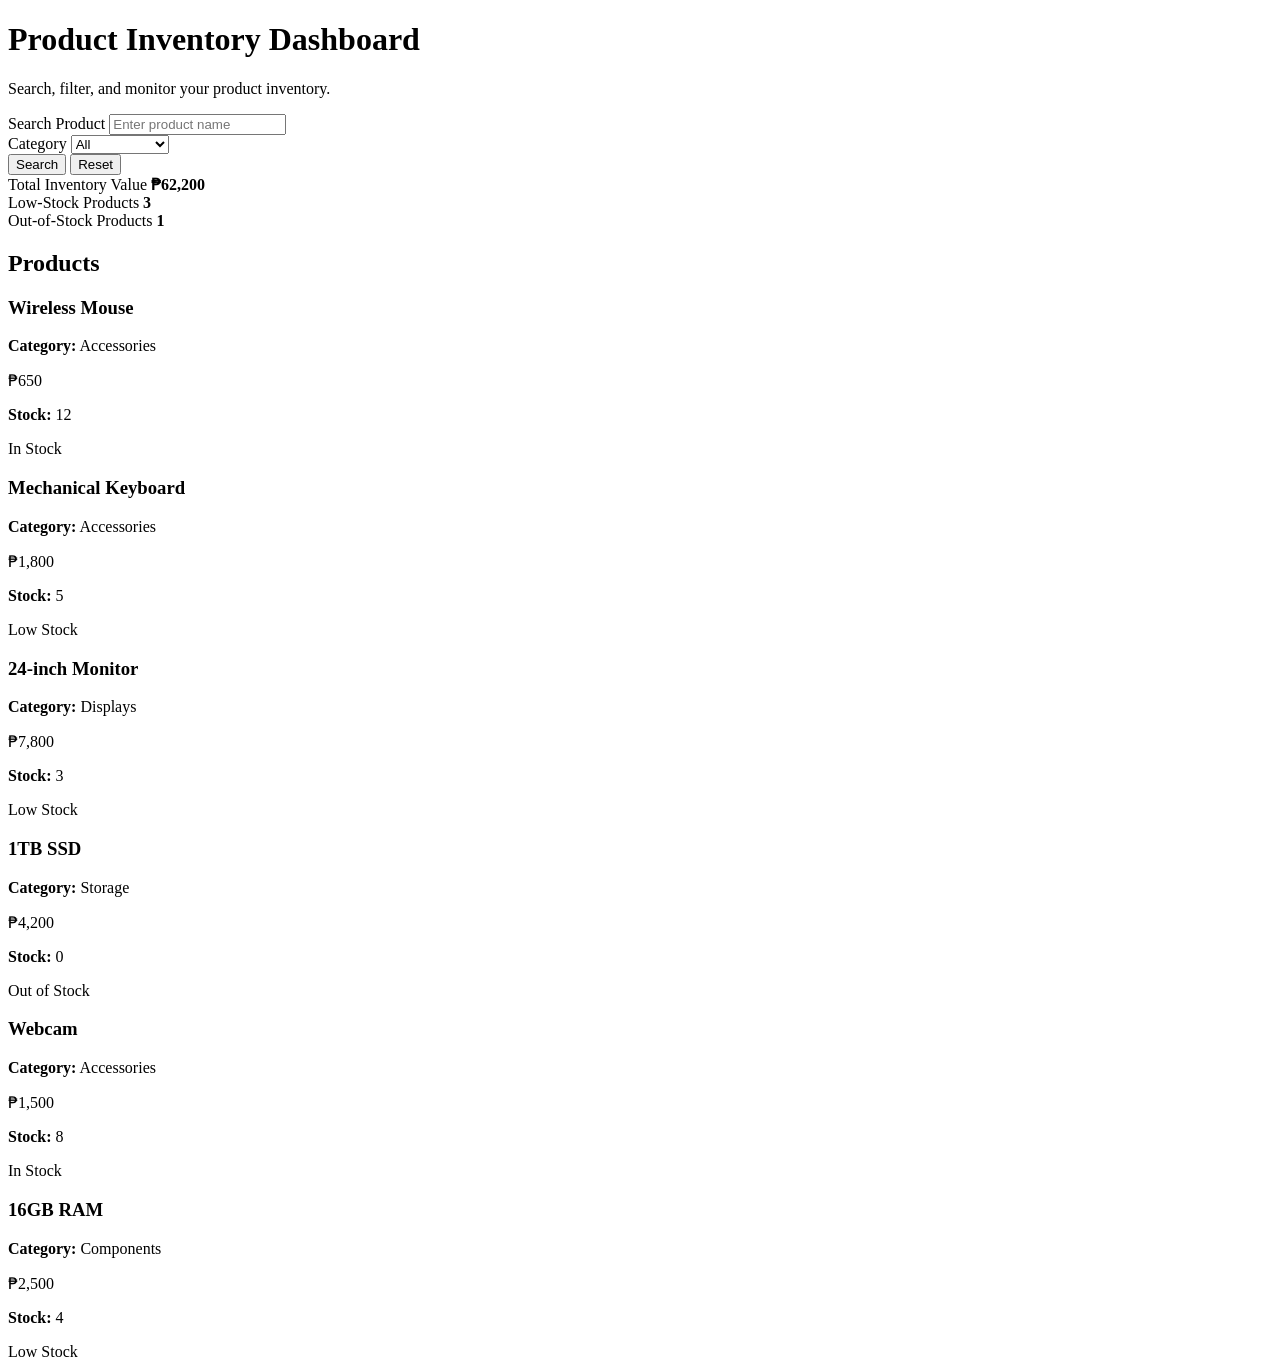
==== index.html @ ba9c4da3 "Rename inventory-dashboard/index.html to index.html" ====
<!DOCTYPE html>
<html lang="en">
<head>
    <meta charset="UTF-8">
    <meta name="viewport" content="width=device-width, initial-scale=1.0">
    <title>Product Inventory Dashboard</title>
    <link rel="stylesheet" href="css/style.css">
</head>
<body>
    <main class="container">
        <header class="header">
            <h1 id="applicationTitle">Product Inventory Dashboard</h1>
            <p>Search, filter, and monitor your product inventory.</p>
        </header>

        <section class="controls" aria-label="Inventory controls">
            <div class="control-group">
                <label for="searchInput">Search Product</label>
                <input type="text" id="searchInput" placeholder="Enter product name">
            </div>

            <div class="control-group">
                <label for="categoryFilter">Category</label>
                <select id="categoryFilter">
                    <option value="All">All</option>
                    <option value="Accessories">Accessories</option>
                    <option value="Displays">Displays</option>
                    <option value="Storage">Storage</option>
                    <option value="Components">Components</option>
                </select>
            </div>

            <div class="button-group">
                <button id="searchBtn" type="button">Search</button>
                <button id="resetBtn" type="button">Reset</button>
            </div>
        </section>

        <section class="summary" aria-label="Inventory summary">
            <div class="summary-card">
                <span class="summary-label">Total Inventory Value</span>
                <strong id="totalInventoryValue">₱0</strong>
            </div>
            <div class="summary-card">
                <span class="summary-label">Low-Stock Products</span>
                <strong id="lowStockCount">0</strong>
            </div>
            <div class="summary-card">
                <span class="summary-label">Out-of-Stock Products</span>
                <strong id="outOfStockCount">0</strong>
            </div>
        </section>

        <section>
            <h2>Products</h2>
            <div id="noResultsMessage">No products found</div>
            <div id="productList" class="product-list" aria-live="polite"></div>
        </section>
    </main>

    <script>
        
        const productData = [
            { id: 1, name: "Wireless Mouse", category: "Accessories", price: 650, stock: 12 },
            { id: 2, name: "Mechanical Keyboard", category: "Accessories", price: 1800, stock: 5 },
            { id: 3, name: "24-inch Monitor", category: "Displays", price: 7800, stock: 3 },
            { id: 4, name: "1TB SSD", category: "Storage", price: 4200, stock: 0 },
            { id: 5, name: "Webcam", category: "Accessories", price: 1500, stock: 8 },
            { id: 6, name: "16GB RAM", category: "Components", price: 2500, stock: 4 }
        ];

        function runStandaloneDashboard() {
            const searchInput = document.getElementById("searchInput");
            const categoryFilter = document.getElementById("categoryFilter");
            const searchBtn = document.getElementById("searchBtn");
            const resetBtn = document.getElementById("resetBtn");
            const productList = document.getElementById("productList");
            const noResultsMessage = document.getElementById("noResultsMessage");

            function stockStatus(stock) {
                if (stock === 0) return "Out of Stock";
                if (stock >= 1 && stock <= 5) return "Low Stock";
                return "In Stock";
            }

            function displayProducts(list) {
                productList.innerHTML = "";

                if (list.length === 0) {
                    noResultsMessage.style.display = "block";
                    return;
                }

                noResultsMessage.style.display = "none";

                list.forEach(function(product) {
                    const card = document.createElement("article");
                    card.className = "product-card";

                    card.innerHTML =
                        "<h3>" + product.name + "</h3>" +
                        "<p><strong>Category:</strong> " + product.category + "</p>" +
                        "<p class='price'>₱" + product.price.toLocaleString("en-PH") + "</p>" +
                        "<p><strong>Stock:</strong> " + product.stock + "</p>" +
                        "<span class='status'>" + stockStatus(product.stock) + "</span>";

                    productList.appendChild(card);
                });
            }

            function updateResults() {
                const query = searchInput.value.trim().toLowerCase();
                const category = categoryFilter.value;

                const results = productData.filter(function(product) {
                    const matchesSearch =
                        query === "" ||
                        product.name.toLowerCase().includes(query);

                    const matchesCategory =
                        category === "All" ||
                        product.category === category;

                    return matchesSearch && matchesCategory;
                });

                displayProducts(results);
            }

            function updateSummary() {
                const total = productData.reduce(function(sum, product) {
                    return sum + (product.price * product.stock);
                }, 0);

                const lowStock = productData.filter(function(product) {
                    return product.stock >= 1 && product.stock <= 5;
                }).length;

                const outOfStock = productData.filter(function(product) {
                    return product.stock === 0;
                }).length;

                document.getElementById("totalInventoryValue").textContent =
                    "₱" + total.toLocaleString("en-PH");
                document.getElementById("lowStockCount").textContent = lowStock;
                document.getElementById("outOfStockCount").textContent = outOfStock;
            }

            searchBtn.addEventListener("click", updateResults);
            searchInput.addEventListener("input", updateResults);
            categoryFilter.addEventListener("change", updateResults);

            resetBtn.addEventListener("click", function() {
                searchInput.value = "";
                categoryFilter.value = "All";
                updateResults();
                updateSummary();
            });

            updateSummary();
            displayProducts(productData);
        }

       
        import("./js/main.js")
            .catch(function(error) {
                console.warn("Modules could not be loaded. Running standalone mode.", error);
                runStandaloneDashboard();
            });
    </script>
</body>
</html>
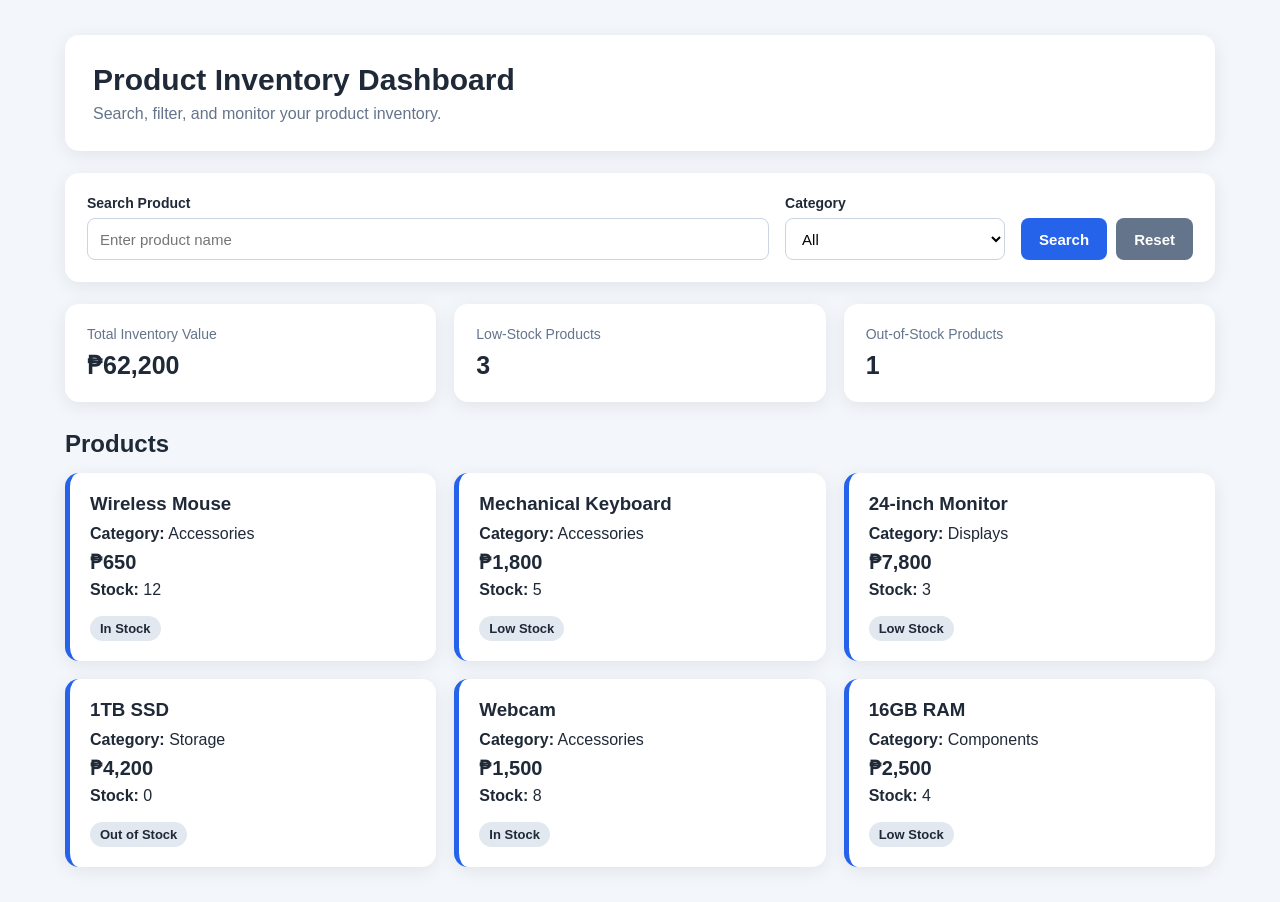
==== commit 8f39490f: "Update index.html" ====
--- a/index.html
+++ b/index.html
@@ -4,7 +4,7 @@
     <meta charset="UTF-8">
     <meta name="viewport" content="width=device-width, initial-scale=1.0">
     <title>Product Inventory Dashboard</title>
-    <link rel="stylesheet" href="css/style.css">
+    <link rel="stylesheet" href="style.css">
 </head>
 <body>
     <main class="container">
--- a/style.css
+++ b/style.css
@@ -0,0 +1,186 @@
+* {
+    box-sizing: border-box;
+}
+
+body {
+    margin: 0;
+    font-family: Arial, Helvetica, sans-serif;
+    background: #f3f6fa;
+    color: #1f2937;
+}
+
+.container {
+    width: 92%;
+    max-width: 1150px;
+    margin: 35px auto;
+}
+
+.header {
+    background: white;
+    padding: 28px;
+    border-radius: 14px;
+    box-shadow: 0 4px 18px rgba(0, 0, 0, 0.08);
+    margin-bottom: 22px;
+}
+
+.header h1 {
+    margin: 0 0 8px;
+    font-size: 30px;
+}
+
+.header p {
+    margin: 0;
+    color: #64748b;
+}
+
+.controls {
+    display: grid;
+    grid-template-columns: 1fr 220px auto;
+    gap: 16px;
+    align-items: end;
+    background: white;
+    padding: 22px;
+    border-radius: 14px;
+    box-shadow: 0 4px 18px rgba(0, 0, 0, 0.08);
+    margin-bottom: 22px;
+}
+
+.control-group {
+    display: flex;
+    flex-direction: column;
+    gap: 7px;
+}
+
+label {
+    font-weight: 600;
+    font-size: 14px;
+}
+
+input,
+select,
+button {
+    height: 42px;
+    border-radius: 8px;
+    border: 1px solid #cbd5e1;
+    font-size: 15px;
+}
+
+input,
+select {
+    padding: 0 12px;
+    background: white;
+}
+
+button {
+    padding: 0 18px;
+    cursor: pointer;
+    background: #2563eb;
+    color: white;
+    border: none;
+    font-weight: 600;
+}
+
+button:hover {
+    opacity: 0.9;
+}
+
+#resetBtn {
+    background: #64748b;
+}
+
+.button-group {
+    display: flex;
+    gap: 9px;
+}
+
+.summary {
+    display: grid;
+    grid-template-columns: repeat(3, 1fr);
+    gap: 18px;
+    margin-bottom: 28px;
+}
+
+.summary-card {
+    background: white;
+    padding: 22px;
+    border-radius: 14px;
+    box-shadow: 0 4px 18px rgba(0, 0, 0, 0.08);
+}
+
+.summary-label {
+    display: block;
+    color: #64748b;
+    margin-bottom: 9px;
+    font-size: 14px;
+}
+
+.summary-card strong {
+    font-size: 25px;
+}
+
+h2 {
+    margin-bottom: 15px;
+}
+
+.product-list {
+    display: grid;
+    grid-template-columns: repeat(3, 1fr);
+    gap: 18px;
+}
+
+.product-card {
+    background: white;
+    border-radius: 14px;
+    padding: 20px;
+    box-shadow: 0 4px 18px rgba(0, 0, 0, 0.08);
+    border-left: 5px solid #2563eb;
+}
+
+.product-card h3 {
+    margin: 0 0 10px;
+}
+
+.product-card p {
+    margin: 7px 0;
+}
+
+.product-card .price {
+    font-size: 20px;
+    font-weight: 700;
+}
+
+.status {
+    display: inline-block;
+    margin-top: 10px;
+    padding: 5px 10px;
+    border-radius: 20px;
+    background: #e2e8f0;
+    font-size: 13px;
+    font-weight: 700;
+}
+
+#noResultsMessage {
+    display: none;
+    background: white;
+    padding: 25px;
+    border-radius: 12px;
+    text-align: center;
+    color: #64748b;
+    margin-bottom: 15px;
+}
+
+@media (max-width: 800px) {
+    .controls,
+    .summary,
+    .product-list {
+        grid-template-columns: 1fr;
+    }
+
+    .button-group {
+        width: 100%;
+    }
+
+    .button-group button {
+        flex: 1;
+    }
+}
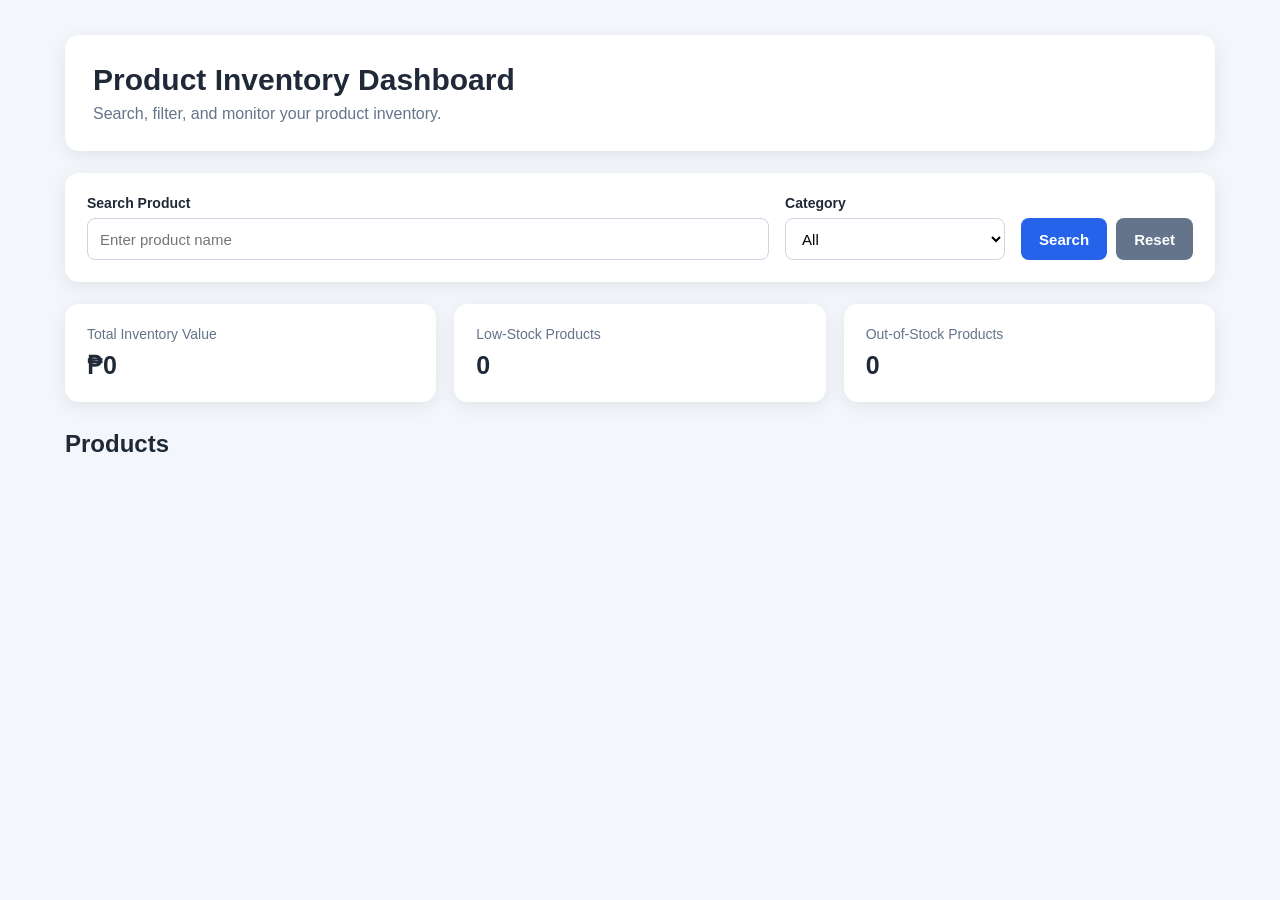
==== commit ea02cf35: "Update index.html" ====
--- a/index.html
+++ b/index.html
@@ -162,11 +162,6 @@
         }
 
        
-        import("./js/main.js")
-            .catch(function(error) {
-                console.warn("Modules could not be loaded. Running standalone mode.", error);
-                runStandaloneDashboard();
-            });
-    </script>
+     <script type="module" src="main.js"></script>
 </body>
 </html>
